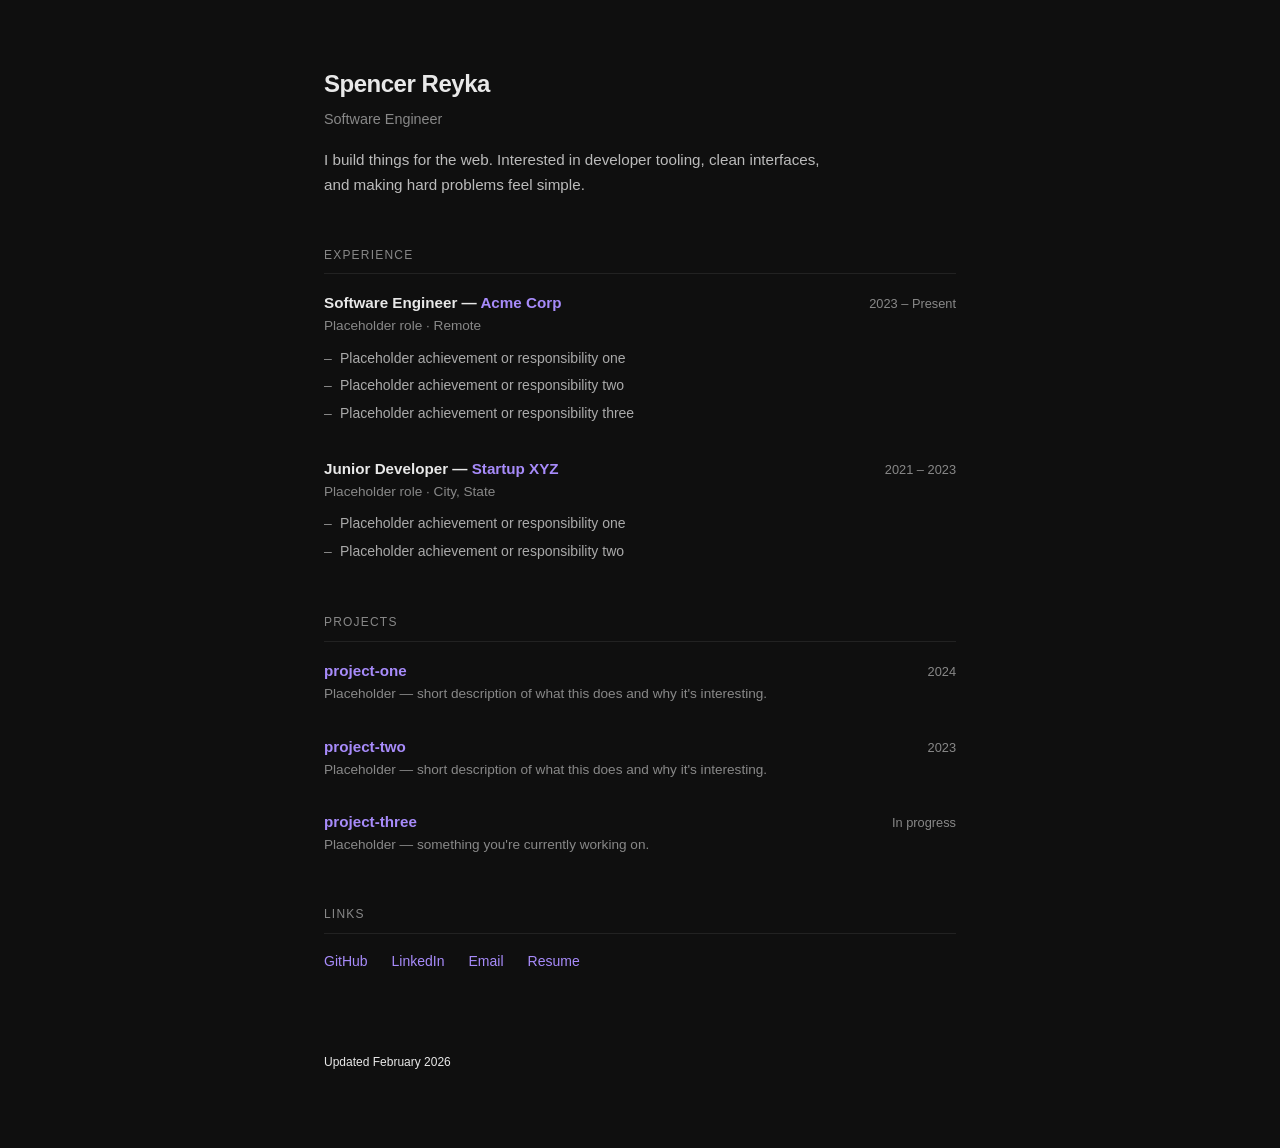
==== index.html @ 42101446 "Add resume PDF and fix GitHub links Co-Authored-By: Claude Sonnet 4.6 <noreply@anthropic.com>" ====
<!DOCTYPE html>
<html lang="en">
<head>
  <meta charset="UTF-8" />
  <meta name="viewport" content="width=device-width, initial-scale=1.0" />
  <meta name="description" content="Spencer Reyka — personal site" />
  <title>Spencer Reyka</title>
  <link rel="stylesheet" href="style.css" />
</head>
<body>

  <!-- Intro -->
  <section class="intro">
    <h1>Spencer Reyka</h1>
    <p class="title">Software Engineer</p>
    <p class="bio">
      I build things for the web. Interested in developer tooling, clean interfaces,
      and making hard problems feel simple.
    </p>
  </section>

  <!-- Experience -->
  <h2>Experience</h2>

  <div class="entry">
    <div class="entry-header">
      <span class="entry-title">Software Engineer — <a href="#">Acme Corp</a></span>
      <span class="entry-meta">2023 – Present</span>
    </div>
    <p class="entry-sub">Placeholder role · Remote</p>
    <ul>
      <li>Placeholder achievement or responsibility one</li>
      <li>Placeholder achievement or responsibility two</li>
      <li>Placeholder achievement or responsibility three</li>
    </ul>
  </div>

  <div class="entry">
    <div class="entry-header">
      <span class="entry-title">Junior Developer — <a href="#">Startup XYZ</a></span>
      <span class="entry-meta">2021 – 2023</span>
    </div>
    <p class="entry-sub">Placeholder role · City, State</p>
    <ul>
      <li>Placeholder achievement or responsibility one</li>
      <li>Placeholder achievement or responsibility two</li>
    </ul>
  </div>

  <!-- Projects -->
  <h2>Projects</h2>

  <div class="entry">
    <div class="entry-header">
      <span class="entry-title"><a href="https://github.com/SpencerReyka">project-one</a></span>
      <span class="entry-meta">2024</span>
    </div>
    <p class="entry-sub">Placeholder — short description of what this does and why it's interesting.</p>
  </div>

  <div class="entry">
    <div class="entry-header">
      <span class="entry-title"><a href="https://github.com/SpencerReyka">project-two</a></span>
      <span class="entry-meta">2023</span>
    </div>
    <p class="entry-sub">Placeholder — short description of what this does and why it's interesting.</p>
  </div>

  <div class="entry">
    <div class="entry-header">
      <span class="entry-title"><a href="https://github.com/SpencerReyka">project-three</a></span>
      <span class="entry-meta">In progress</span>
    </div>
    <p class="entry-sub">Placeholder — something you're currently working on.</p>
  </div>

  <!-- Links -->
  <h2>Links</h2>
  <div class="links">
    <a href="https://github.com/SpencerReyka" target="_blank" rel="noopener">GitHub</a>
    <a href="https://linkedin.com/in/spencerreyka" target="_blank" rel="noopener">LinkedIn</a>
    <a href="mailto:you@example.com">Email</a>
    <a href="Reyka-Resume.pdf" target="_blank" rel="noopener">Resume</a>
  </div>

  <footer>
    <p>Updated February 2026</p>
  </footer>

</body>
</html>
---- style.css ----
*, *::before, *::after {
  box-sizing: border-box;
  margin: 0;
  padding: 0;
}

:root {
  --bg: #0f0f0f;
  --fg: #e8e8e8;
  --muted: #888;
  --accent: #a78bfa;
  --border: #222;
  --max-width: 680px;
}

html {
  font-size: 16px;
  scroll-behavior: smooth;
}

body {
  background: var(--bg);
  color: var(--fg);
  font-family: -apple-system, BlinkMacSystemFont, "Segoe UI", Helvetica, Arial, sans-serif;
  line-height: 1.65;
  padding: 4rem 1.5rem;
  max-width: var(--max-width);
  margin: 0 auto;
}

/* Typography */
h1 {
  font-size: 1.5rem;
  font-weight: 600;
  letter-spacing: -0.02em;
  margin-bottom: 0.25rem;
}

h2 {
  font-size: 0.75rem;
  font-weight: 500;
  text-transform: uppercase;
  letter-spacing: 0.1em;
  color: var(--muted);
  margin-top: 3rem;
  margin-bottom: 1rem;
  padding-bottom: 0.5rem;
  border-bottom: 1px solid var(--border);
}

p {
  color: var(--fg);
  margin-bottom: 0.75rem;
}

a {
  color: var(--accent);
  text-decoration: none;
}

a:hover {
  text-decoration: underline;
}

/* Intro block */
.intro .title {
  color: var(--muted);
  font-size: 0.9rem;
  margin-bottom: 1rem;
}

.intro .bio {
  font-size: 0.95rem;
  color: #bbb;
  max-width: 520px;
}

/* Entry (job, project) */
.entry {
  margin-bottom: 1.75rem;
}

.entry-header {
  display: flex;
  justify-content: space-between;
  align-items: baseline;
  gap: 1rem;
  flex-wrap: wrap;
}

.entry-title {
  font-weight: 600;
  font-size: 0.95rem;
}

.entry-meta {
  font-size: 0.8rem;
  color: var(--muted);
  white-space: nowrap;
}

.entry-sub {
  font-size: 0.85rem;
  color: var(--muted);
  margin-bottom: 0.4rem;
}

.entry ul {
  list-style: none;
  padding: 0;
}

.entry ul li {
  font-size: 0.875rem;
  color: #aaa;
  padding: 0.15rem 0;
  padding-left: 1rem;
  position: relative;
}

.entry ul li::before {
  content: "–";
  position: absolute;
  left: 0;
  color: var(--muted);
}

/* Links section */
.links {
  display: flex;
  flex-wrap: wrap;
  gap: 0.5rem 1.5rem;
  margin-top: 0.5rem;
}

.links a {
  font-size: 0.875rem;
}

/* Footer */
footer {
  margin-top: 5rem;
  font-size: 0.75rem;
  color: var(--border);
}
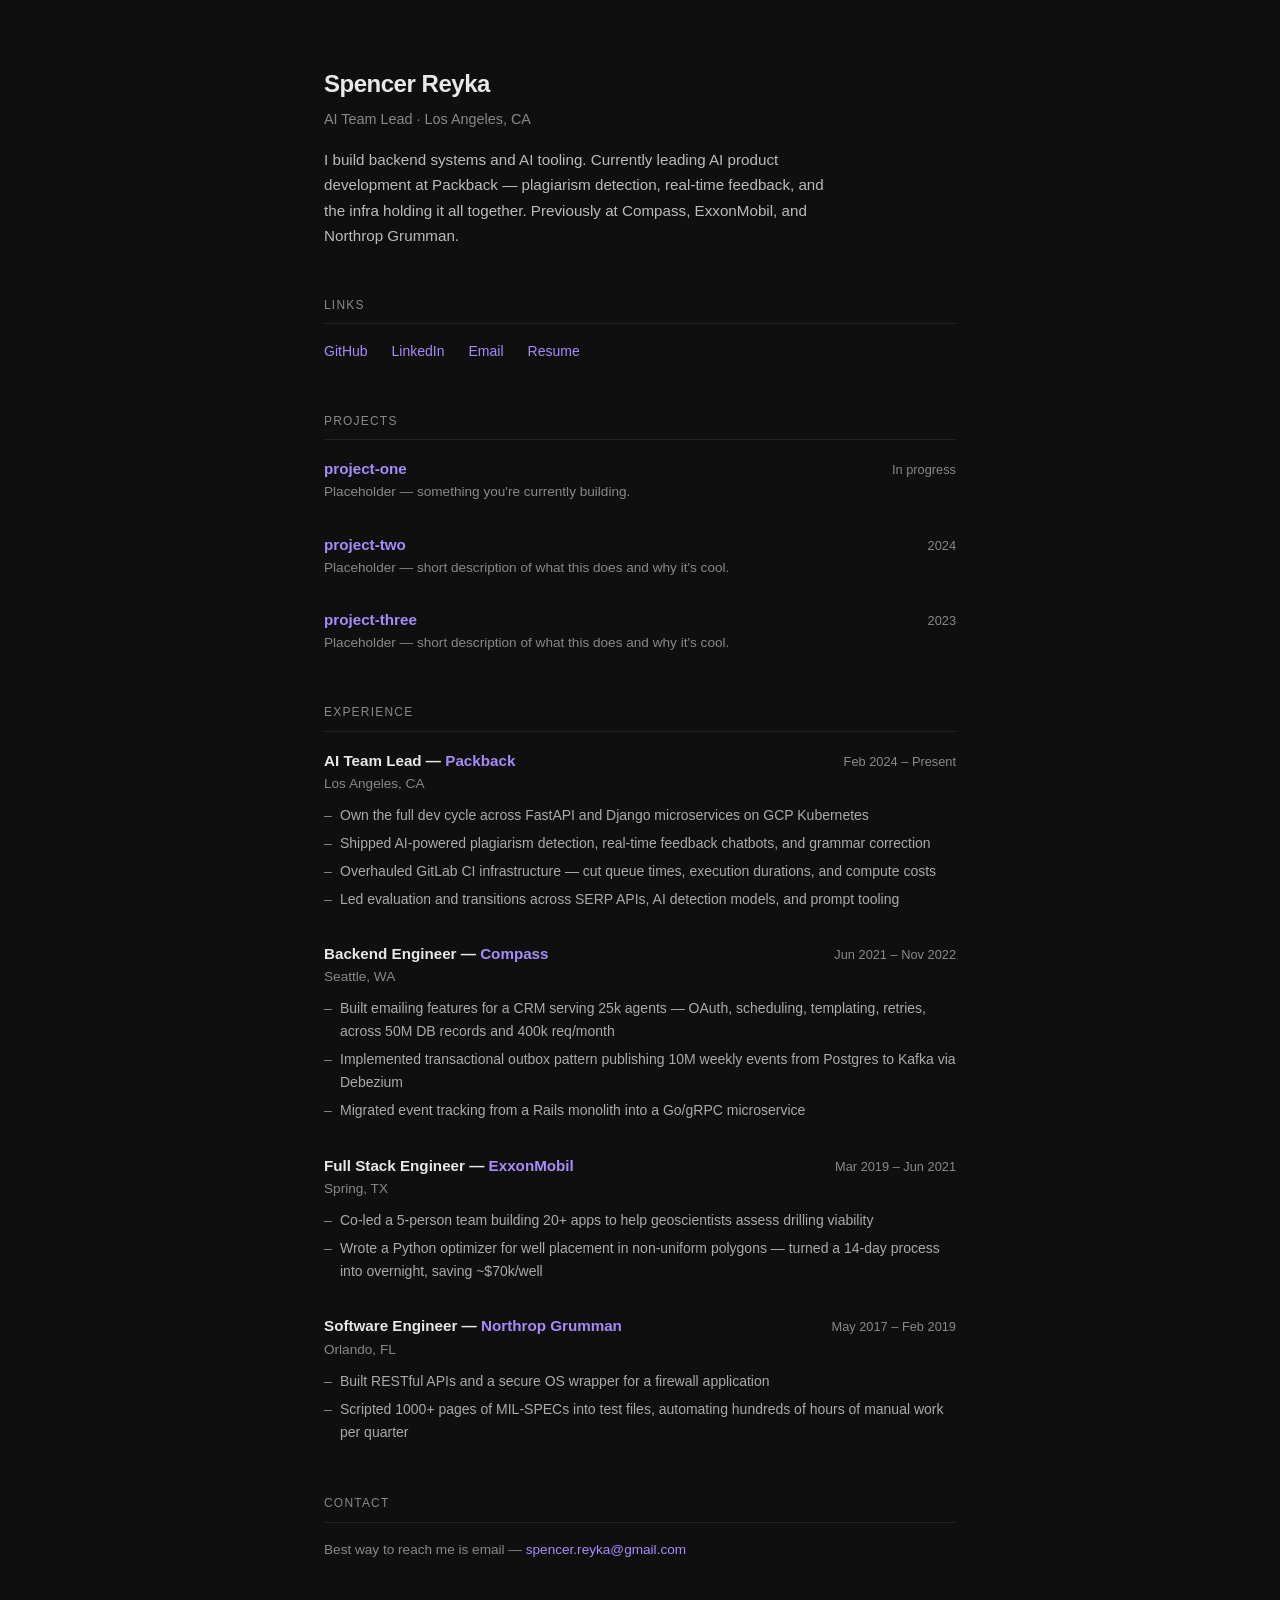
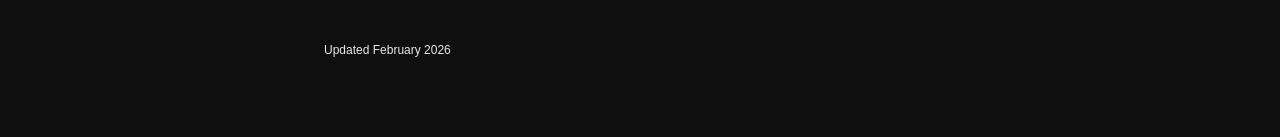
==== commit dda58b98: "Add real resume content and restructure layout About → Links → Projects → Experience → Contact  Co-A" ====
--- a/index.html
+++ b/index.html
@@ -3,7 +3,7 @@
 <head>
   <meta charset="UTF-8" />
   <meta name="viewport" content="width=device-width, initial-scale=1.0" />
-  <meta name="description" content="Spencer Reyka — personal site" />
+  <meta name="description" content="Spencer Reyka — AI Team Lead & Software Engineer" />
   <title>Spencer Reyka</title>
   <link rel="stylesheet" href="style.css" />
 </head>
@@ -12,39 +12,21 @@
   <!-- Intro -->
   <section class="intro">
     <h1>Spencer Reyka</h1>
-    <p class="title">Software Engineer</p>
+    <p class="title">AI Team Lead · Los Angeles, CA</p>
     <p class="bio">
-      I build things for the web. Interested in developer tooling, clean interfaces,
-      and making hard problems feel simple.
+      I build backend systems and AI tooling. Currently leading AI product development
+      at Packback — plagiarism detection, real-time feedback, and the infra holding it all together.
+      Previously at Compass, ExxonMobil, and Northrop Grumman.
     </p>
   </section>
 
-  <!-- Experience -->
-  <h2>Experience</h2>
-
-  <div class="entry">
-    <div class="entry-header">
-      <span class="entry-title">Software Engineer — <a href="#">Acme Corp</a></span>
-      <span class="entry-meta">2023 – Present</span>
-    </div>
-    <p class="entry-sub">Placeholder role · Remote</p>
-    <ul>
-      <li>Placeholder achievement or responsibility one</li>
-      <li>Placeholder achievement or responsibility two</li>
-      <li>Placeholder achievement or responsibility three</li>
-    </ul>
-  </div>
-
-  <div class="entry">
-    <div class="entry-header">
-      <span class="entry-title">Junior Developer — <a href="#">Startup XYZ</a></span>
-      <span class="entry-meta">2021 – 2023</span>
-    </div>
-    <p class="entry-sub">Placeholder role · City, State</p>
-    <ul>
-      <li>Placeholder achievement or responsibility one</li>
-      <li>Placeholder achievement or responsibility two</li>
-    </ul>
+  <!-- Links -->
+  <h2>Links</h2>
+  <div class="links">
+    <a href="https://github.com/SpencerReyka" target="_blank" rel="noopener">GitHub</a>
+    <a href="https://linkedin.com/in/spencerreyka" target="_blank" rel="noopener">LinkedIn</a>
+    <a href="mailto:spencer.reyka@gmail.com">Email</a>
+    <a href="Reyka-Resume.pdf" target="_blank" rel="noopener">Resume</a>
   </div>
 
   <!-- Projects -->
@@ -53,35 +35,84 @@
   <div class="entry">
     <div class="entry-header">
       <span class="entry-title"><a href="https://github.com/SpencerReyka">project-one</a></span>
-      <span class="entry-meta">2024</span>
+      <span class="entry-meta">In progress</span>
     </div>
-    <p class="entry-sub">Placeholder — short description of what this does and why it's interesting.</p>
+    <p class="entry-sub">Placeholder — something you're currently building.</p>
   </div>
 
   <div class="entry">
     <div class="entry-header">
       <span class="entry-title"><a href="https://github.com/SpencerReyka">project-two</a></span>
-      <span class="entry-meta">2023</span>
+      <span class="entry-meta">2024</span>
     </div>
-    <p class="entry-sub">Placeholder — short description of what this does and why it's interesting.</p>
+    <p class="entry-sub">Placeholder — short description of what this does and why it's cool.</p>
   </div>
 
   <div class="entry">
     <div class="entry-header">
       <span class="entry-title"><a href="https://github.com/SpencerReyka">project-three</a></span>
-      <span class="entry-meta">In progress</span>
+      <span class="entry-meta">2023</span>
     </div>
-    <p class="entry-sub">Placeholder — something you're currently working on.</p>
+    <p class="entry-sub">Placeholder — short description of what this does and why it's cool.</p>
   </div>
 
-  <!-- Links -->
-  <h2>Links</h2>
-  <div class="links">
-    <a href="https://github.com/SpencerReyka" target="_blank" rel="noopener">GitHub</a>
-    <a href="https://linkedin.com/in/spencerreyka" target="_blank" rel="noopener">LinkedIn</a>
-    <a href="mailto:you@example.com">Email</a>
-    <a href="Reyka-Resume.pdf" target="_blank" rel="noopener">Resume</a>
+  <!-- Experience -->
+  <h2>Experience</h2>
+
+  <div class="entry">
+    <div class="entry-header">
+      <span class="entry-title">AI Team Lead — <a href="https://packback.co" target="_blank" rel="noopener">Packback</a></span>
+      <span class="entry-meta">Feb 2024 – Present</span>
+    </div>
+    <p class="entry-sub">Los Angeles, CA</p>
+    <ul>
+      <li>Own the full dev cycle across FastAPI and Django microservices on GCP Kubernetes</li>
+      <li>Shipped AI-powered plagiarism detection, real-time feedback chatbots, and grammar correction</li>
+      <li>Overhauled GitLab CI infrastructure — cut queue times, execution durations, and compute costs</li>
+      <li>Led evaluation and transitions across SERP APIs, AI detection models, and prompt tooling</li>
+    </ul>
   </div>
+
+  <div class="entry">
+    <div class="entry-header">
+      <span class="entry-title">Backend Engineer — <a href="https://compass.com" target="_blank" rel="noopener">Compass</a></span>
+      <span class="entry-meta">Jun 2021 – Nov 2022</span>
+    </div>
+    <p class="entry-sub">Seattle, WA</p>
+    <ul>
+      <li>Built emailing features for a CRM serving 25k agents — OAuth, scheduling, templating, retries, across 50M DB records and 400k req/month</li>
+      <li>Implemented transactional outbox pattern publishing 10M weekly events from Postgres to Kafka via Debezium</li>
+      <li>Migrated event tracking from a Rails monolith into a Go/gRPC microservice</li>
+    </ul>
+  </div>
+
+  <div class="entry">
+    <div class="entry-header">
+      <span class="entry-title">Full Stack Engineer — <a href="https://exxonmobil.com" target="_blank" rel="noopener">ExxonMobil</a></span>
+      <span class="entry-meta">Mar 2019 – Jun 2021</span>
+    </div>
+    <p class="entry-sub">Spring, TX</p>
+    <ul>
+      <li>Co-led a 5-person team building 20+ apps to help geoscientists assess drilling viability</li>
+      <li>Wrote a Python optimizer for well placement in non-uniform polygons — turned a 14-day process into overnight, saving ~$70k/well</li>
+    </ul>
+  </div>
+
+  <div class="entry">
+    <div class="entry-header">
+      <span class="entry-title">Software Engineer — <a href="https://northropgrumman.com" target="_blank" rel="noopener">Northrop Grumman</a></span>
+      <span class="entry-meta">May 2017 – Feb 2019</span>
+    </div>
+    <p class="entry-sub">Orlando, FL</p>
+    <ul>
+      <li>Built RESTful APIs and a secure OS wrapper for a firewall application</li>
+      <li>Scripted 1000+ pages of MIL-SPECs into test files, automating hundreds of hours of manual work per quarter</li>
+    </ul>
+  </div>
+
+  <!-- Contact -->
+  <h2>Contact</h2>
+  <p class="entry-sub">Best way to reach me is email — <a href="mailto:spencer.reyka@gmail.com">spencer.reyka@gmail.com</a></p>
 
   <footer>
     <p>Updated February 2026</p>
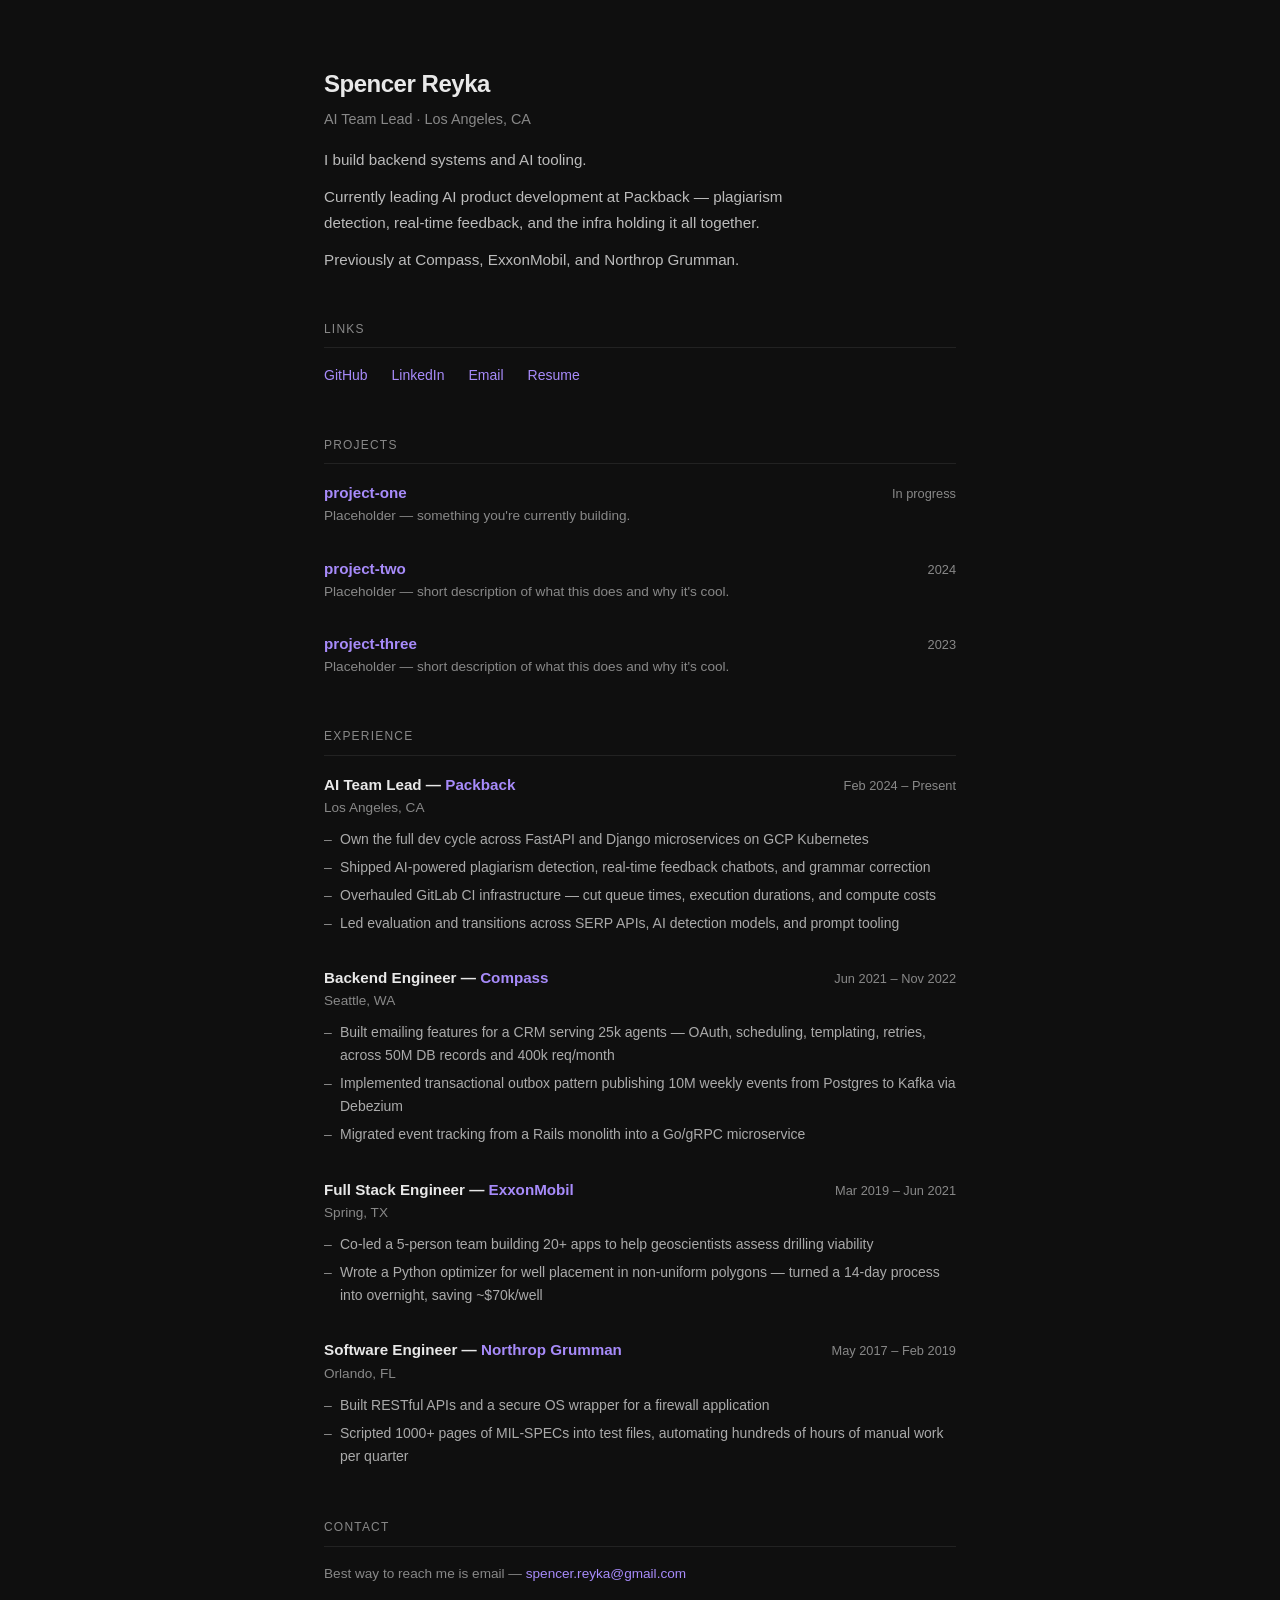
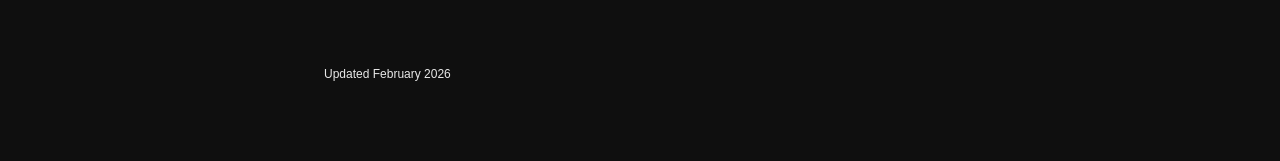
==== commit 92043e21: "Split bio into separate lines" ====
--- a/index.html
+++ b/index.html
@@ -13,11 +13,9 @@
   <section class="intro">
     <h1>Spencer Reyka</h1>
     <p class="title">AI Team Lead · Los Angeles, CA</p>
-    <p class="bio">
-      I build backend systems and AI tooling. Currently leading AI product development
-      at Packback — plagiarism detection, real-time feedback, and the infra holding it all together.
-      Previously at Compass, ExxonMobil, and Northrop Grumman.
-    </p>
+    <p class="bio">I build backend systems and AI tooling.</p>
+    <p class="bio">Currently leading AI product development at Packback — plagiarism detection, real-time feedback, and the infra holding it all together.</p>
+    <p class="bio">Previously at Compass, ExxonMobil, and Northrop Grumman.</p>
   </section>
 
   <!-- Links -->
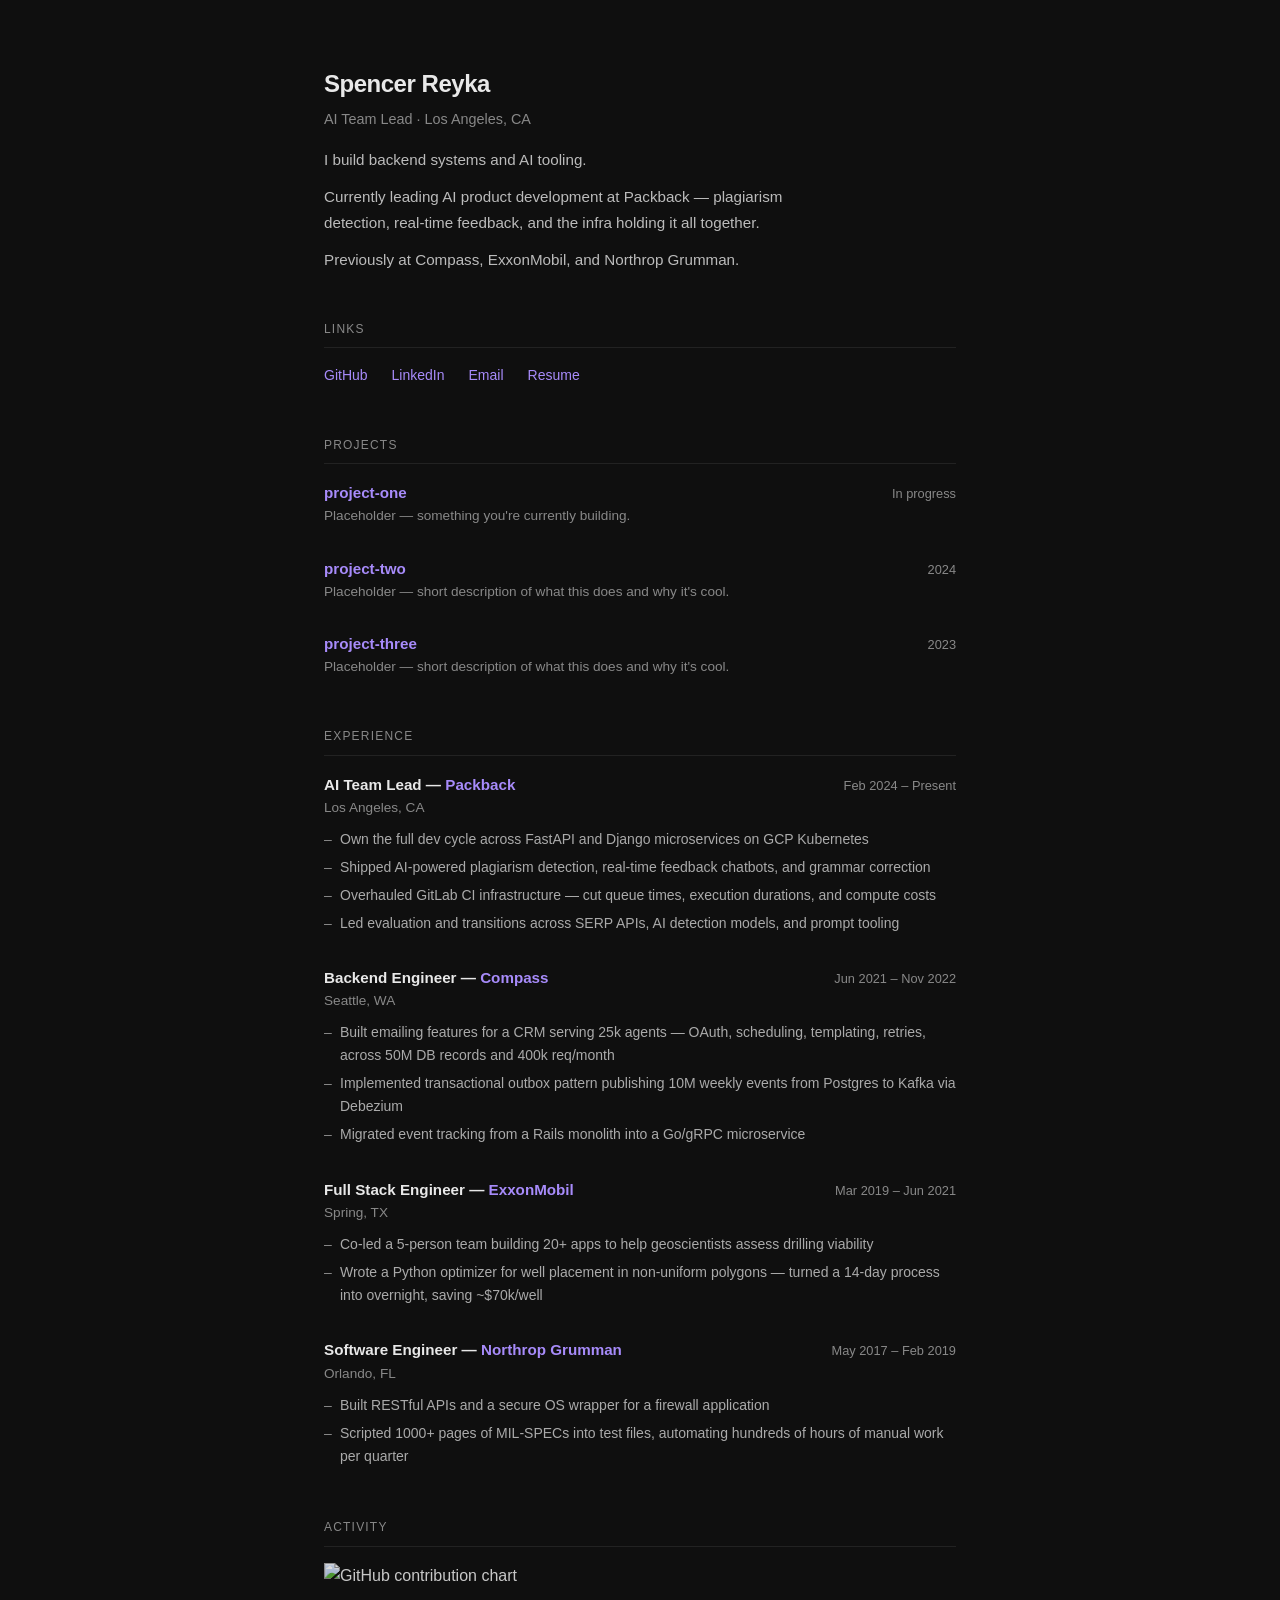
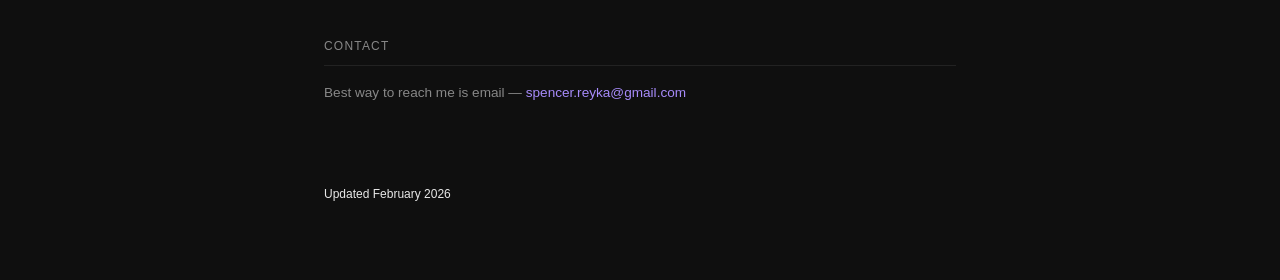
==== commit 4c6bfee0: "Add GitHub contribution heatmap" ====
--- a/index.html
+++ b/index.html
@@ -108,6 +108,14 @@
     </ul>
   </div>
 
+  <!-- GitHub Activity -->
+  <h2>Activity</h2>
+  <img
+    src="https://ghchart.rshah.org/a78bfa/SpencerReyka"
+    alt="GitHub contribution chart"
+    style="width:100%;max-width:100%;filter:opacity(0.85);"
+  />
+
   <!-- Contact -->
   <h2>Contact</h2>
   <p class="entry-sub">Best way to reach me is email — <a href="mailto:spencer.reyka@gmail.com">spencer.reyka@gmail.com</a></p>
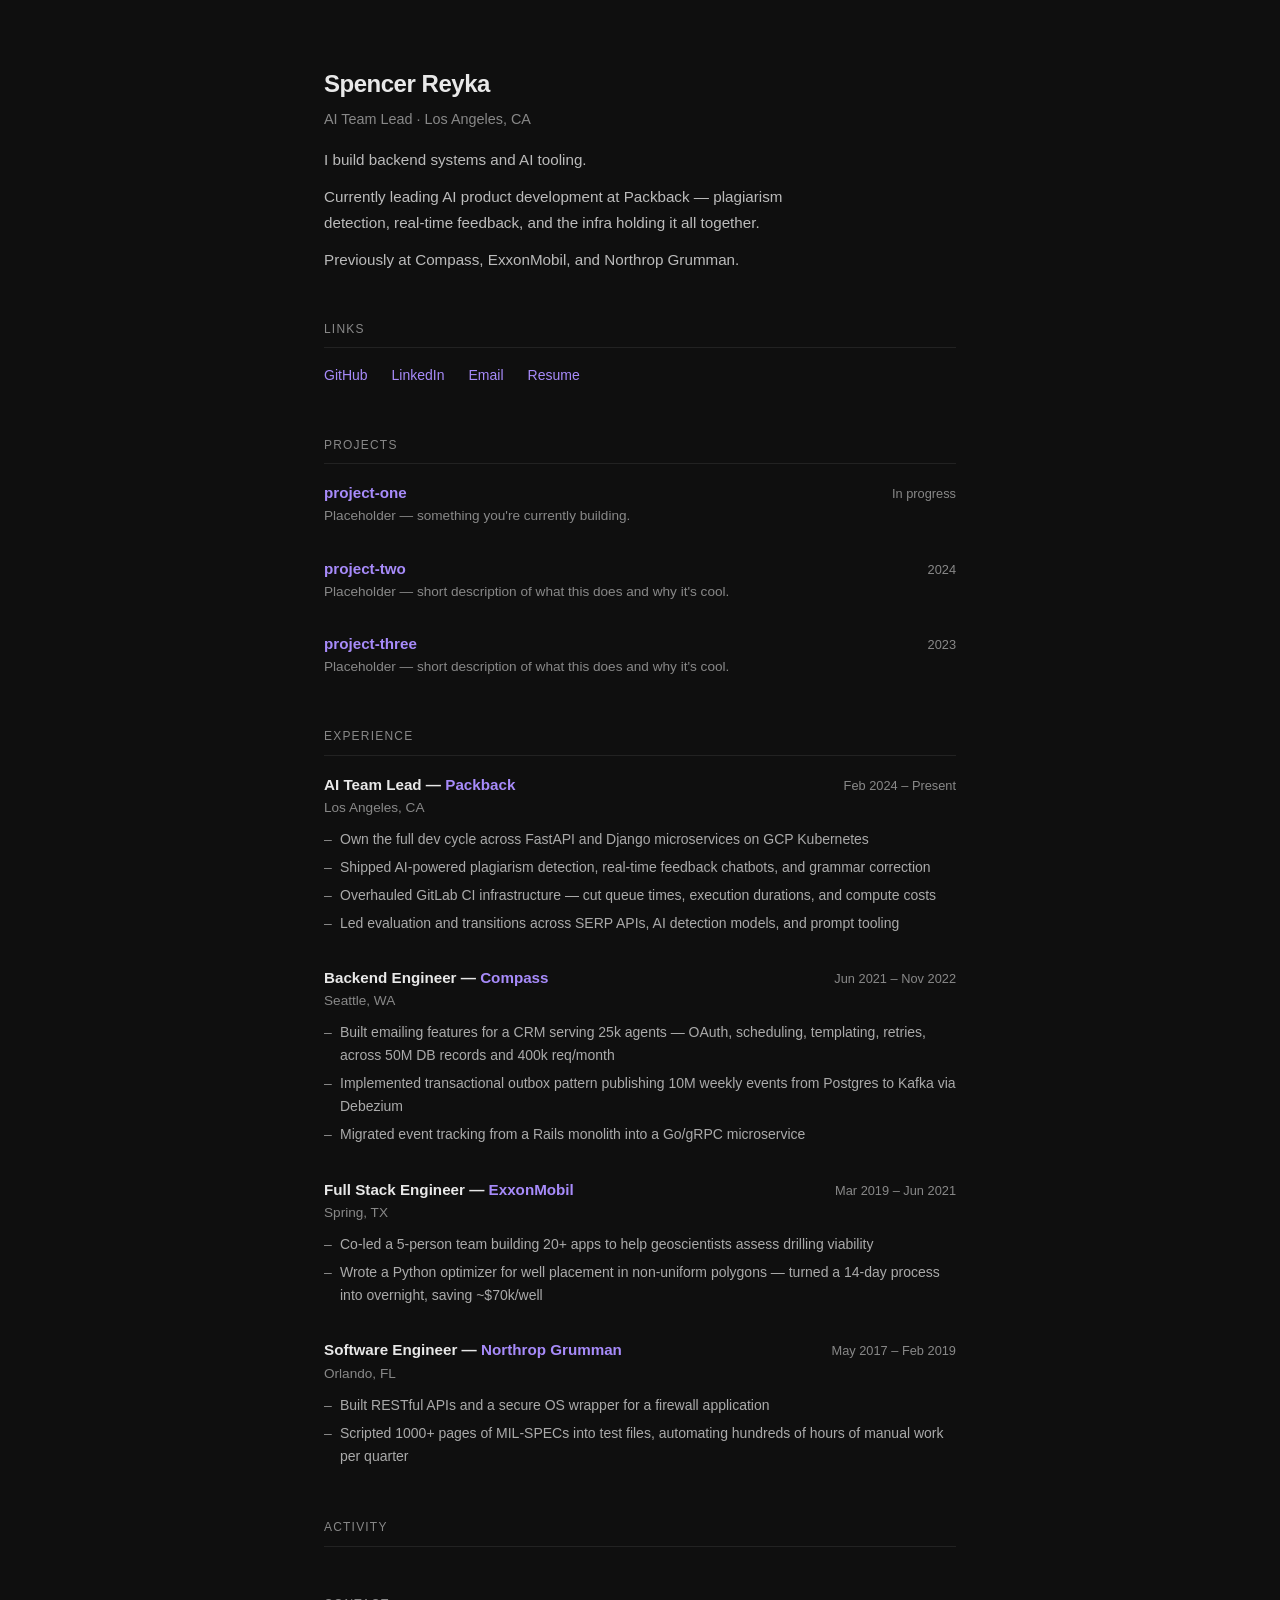
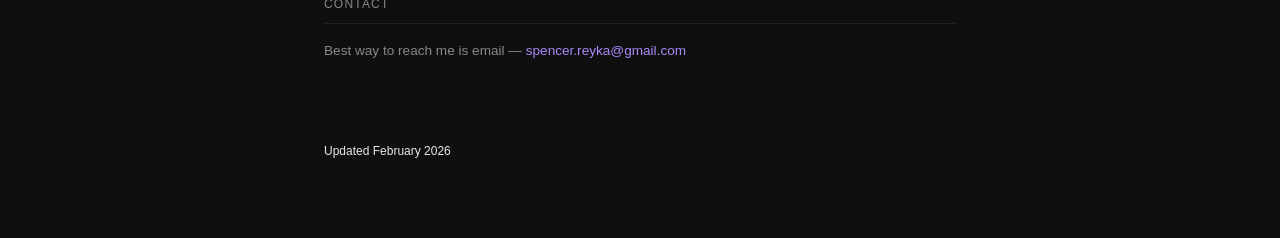
==== commit 9f7dd638: "Inline SVG heatmap via fetch for full CSS control" ====
--- a/index.html
+++ b/index.html
@@ -110,11 +110,12 @@
 
   <!-- GitHub Activity -->
   <h2>Activity</h2>
-  <img
-    src="https://ghchart.rshah.org/a78bfa/SpencerReyka"
-    alt="GitHub contribution chart"
-    style="width:100%;max-width:100%;filter:opacity(0.85);"
-  />
+  <div id="gh-chart"></div>
+  <script>
+    fetch('https://ghchart.rshah.org/a78bfa/SpencerReyka')
+      .then(r => r.text())
+      .then(svg => { document.getElementById('gh-chart').innerHTML = svg; });
+  </script>
 
   <!-- Contact -->
   <h2>Contact</h2>
--- a/style.css
+++ b/style.css
@@ -137,6 +137,19 @@
   font-size: 0.875rem;
 }
 
+/* GitHub chart */
+#gh-chart svg {
+  width: 100%;
+  height: auto;
+  opacity: 0.85;
+}
+
+#gh-chart rect[fill="#ebedf0"] { fill: #1a1a1a; }
+#gh-chart rect[fill="#9be9a8"],
+#gh-chart rect[fill="#40c463"],
+#gh-chart rect[fill="#30a14e"],
+#gh-chart rect[fill="#216e39"] { opacity: 0.9; }
+
 /* Footer */
 footer {
   margin-top: 5rem;
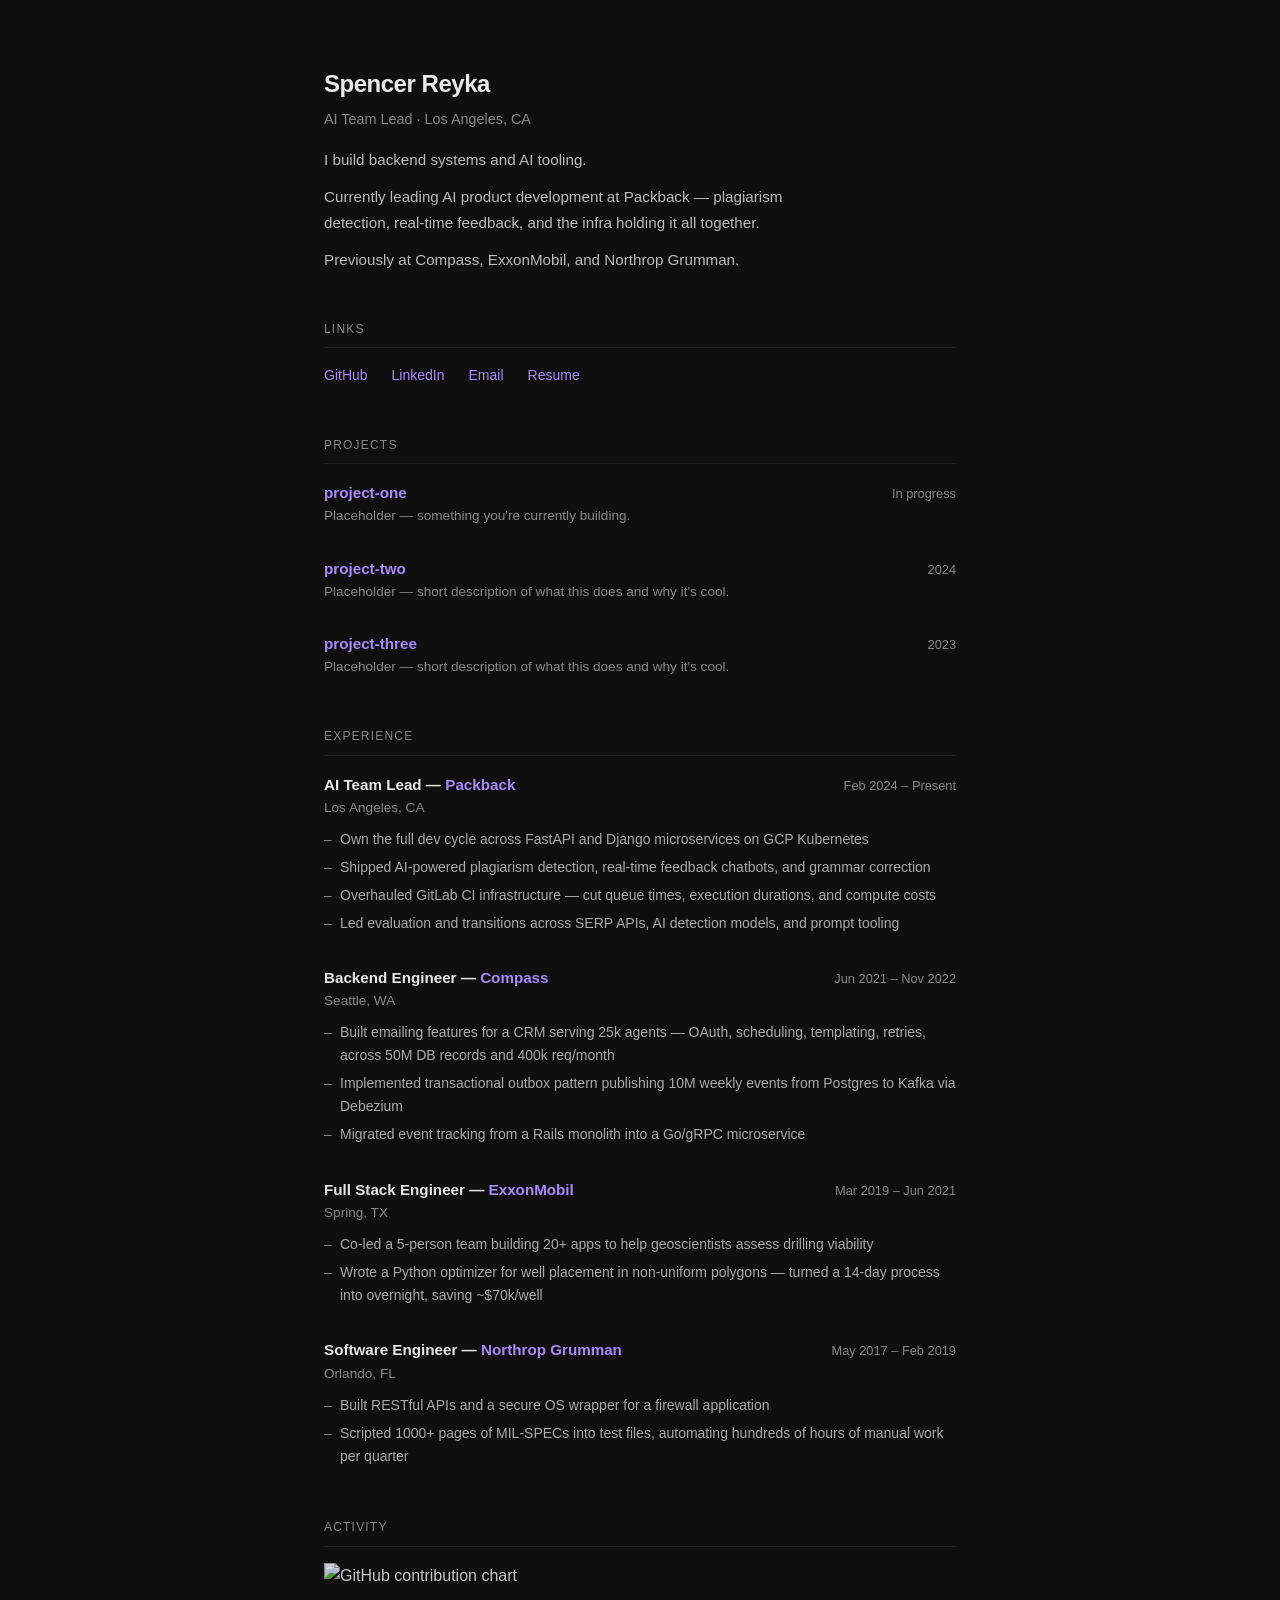
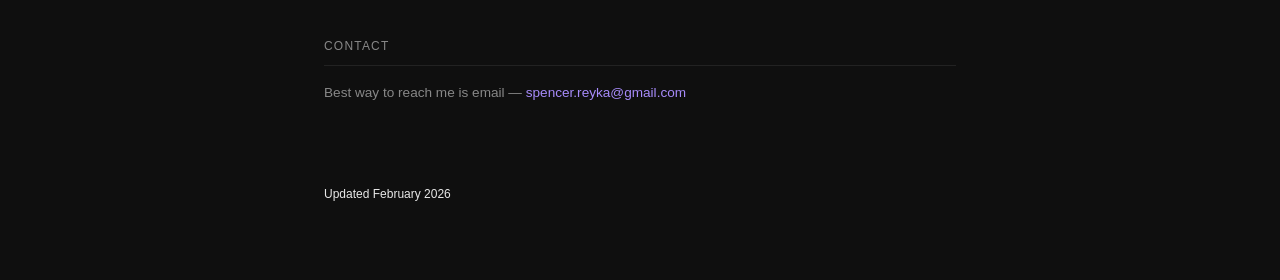
==== commit 076cd5e3: "Revert heatmap to img tag (CORS fix)" ====
--- a/index.html
+++ b/index.html
@@ -110,12 +110,11 @@
 
   <!-- GitHub Activity -->
   <h2>Activity</h2>
-  <div id="gh-chart"></div>
-  <script>
-    fetch('https://ghchart.rshah.org/a78bfa/SpencerReyka')
-      .then(r => r.text())
-      .then(svg => { document.getElementById('gh-chart').innerHTML = svg; });
-  </script>
+  <img
+    src="https://ghchart.rshah.org/a78bfa/SpencerReyka"
+    alt="GitHub contribution chart"
+    id="gh-chart"
+  />
 
   <!-- Contact -->
   <h2>Contact</h2>
--- a/style.css
+++ b/style.css
@@ -138,17 +138,11 @@
 }
 
 /* GitHub chart */
-#gh-chart svg {
+#gh-chart {
   width: 100%;
   height: auto;
   opacity: 0.85;
 }
-
-#gh-chart rect[fill="#ebedf0"] { fill: #1a1a1a; }
-#gh-chart rect[fill="#9be9a8"],
-#gh-chart rect[fill="#40c463"],
-#gh-chart rect[fill="#30a14e"],
-#gh-chart rect[fill="#216e39"] { opacity: 0.9; }
 
 /* Footer */
 footer {
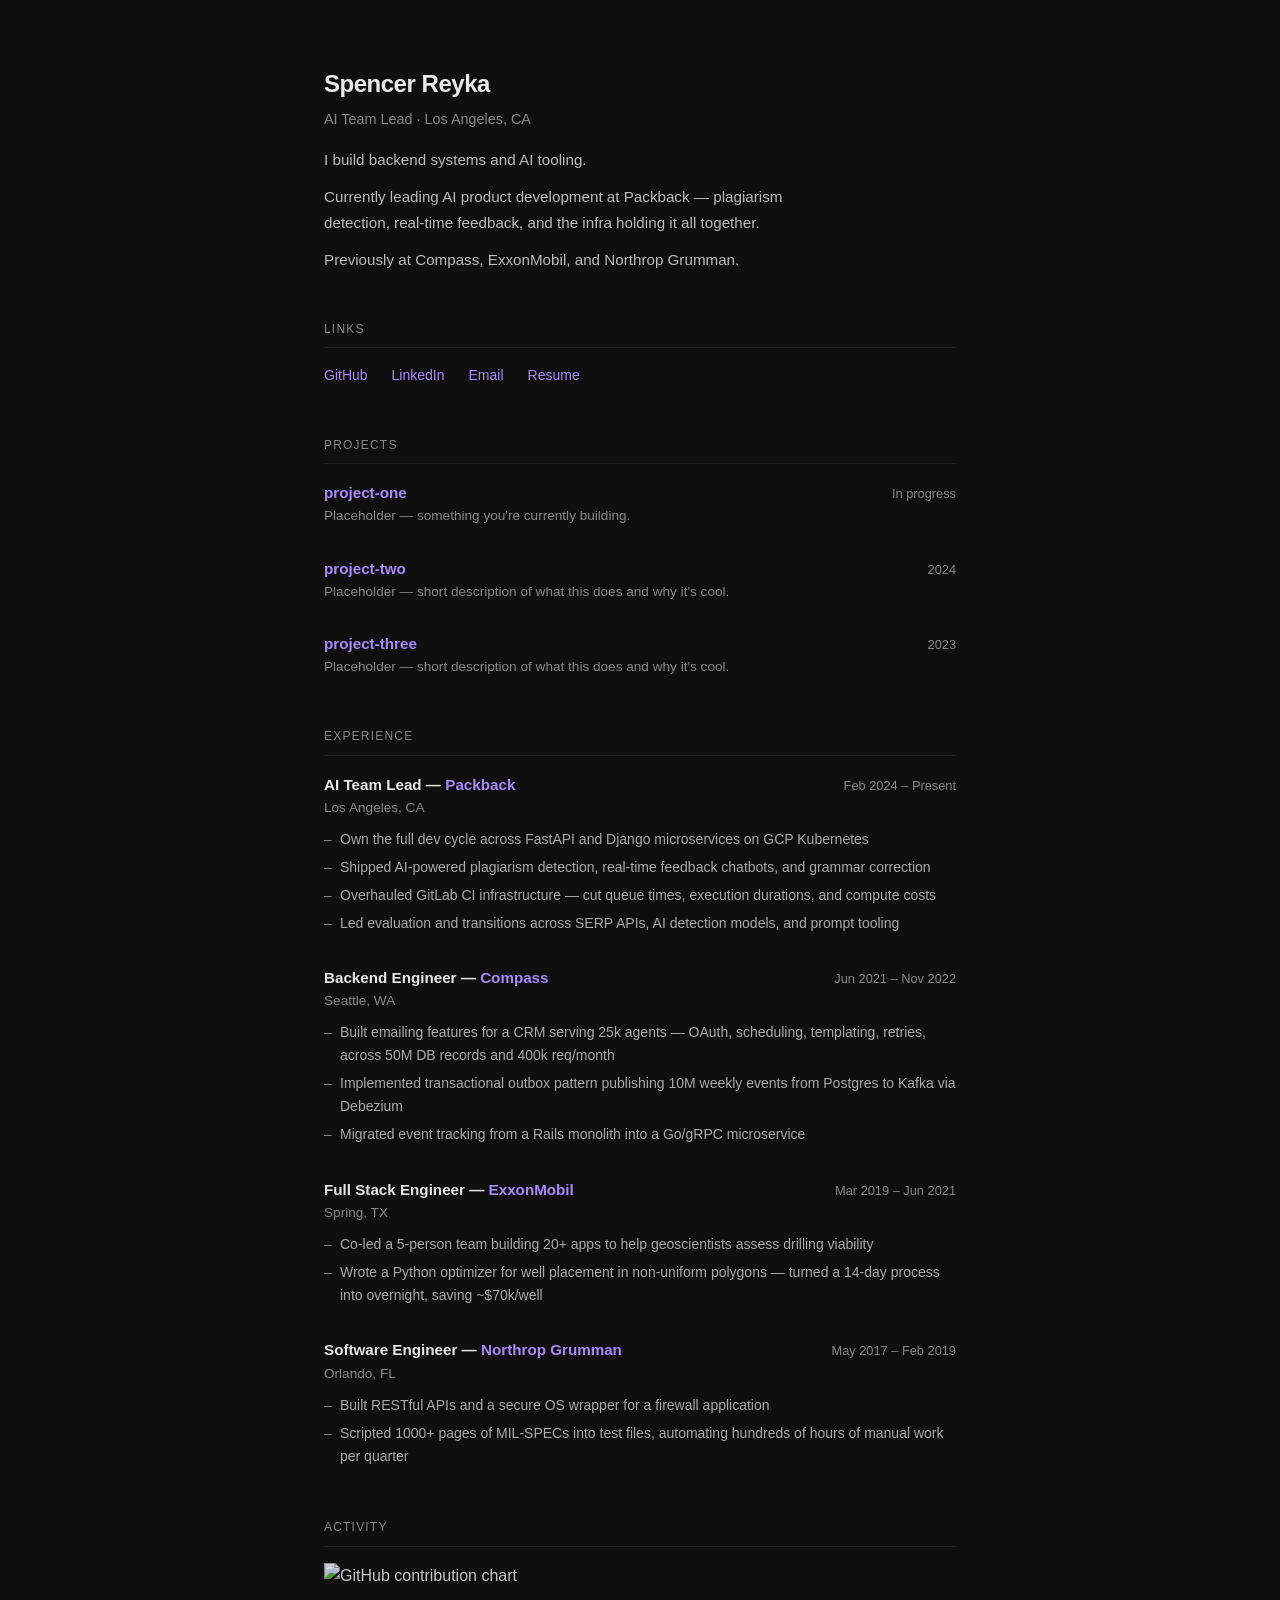
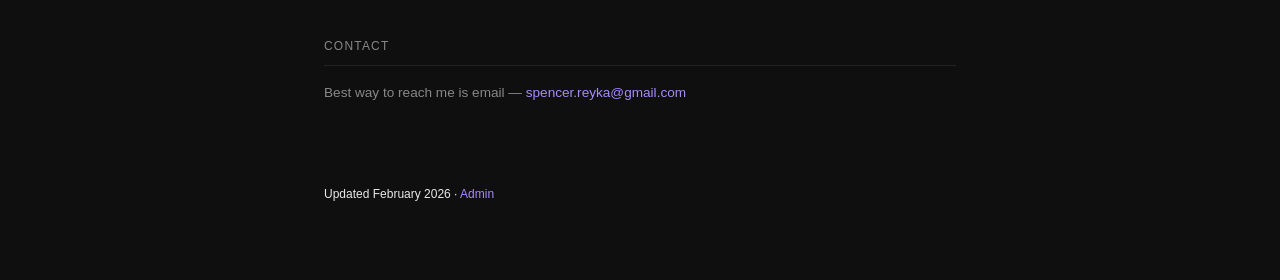
==== commit 2258b1db: "Link public site to protected personal admin hub" ====
--- a/index.html
+++ b/index.html
@@ -121,7 +121,7 @@
   <p class="entry-sub">Best way to reach me is email — <a href="mailto:spencer.reyka@gmail.com">spencer.reyka@gmail.com</a></p>
 
   <footer>
-    <p>Updated February 2026</p>
+    <p>Updated February 2026 · <a href="https://admin.spencerreyka.com">Admin</a></p>
   </footer>
 
 </body>
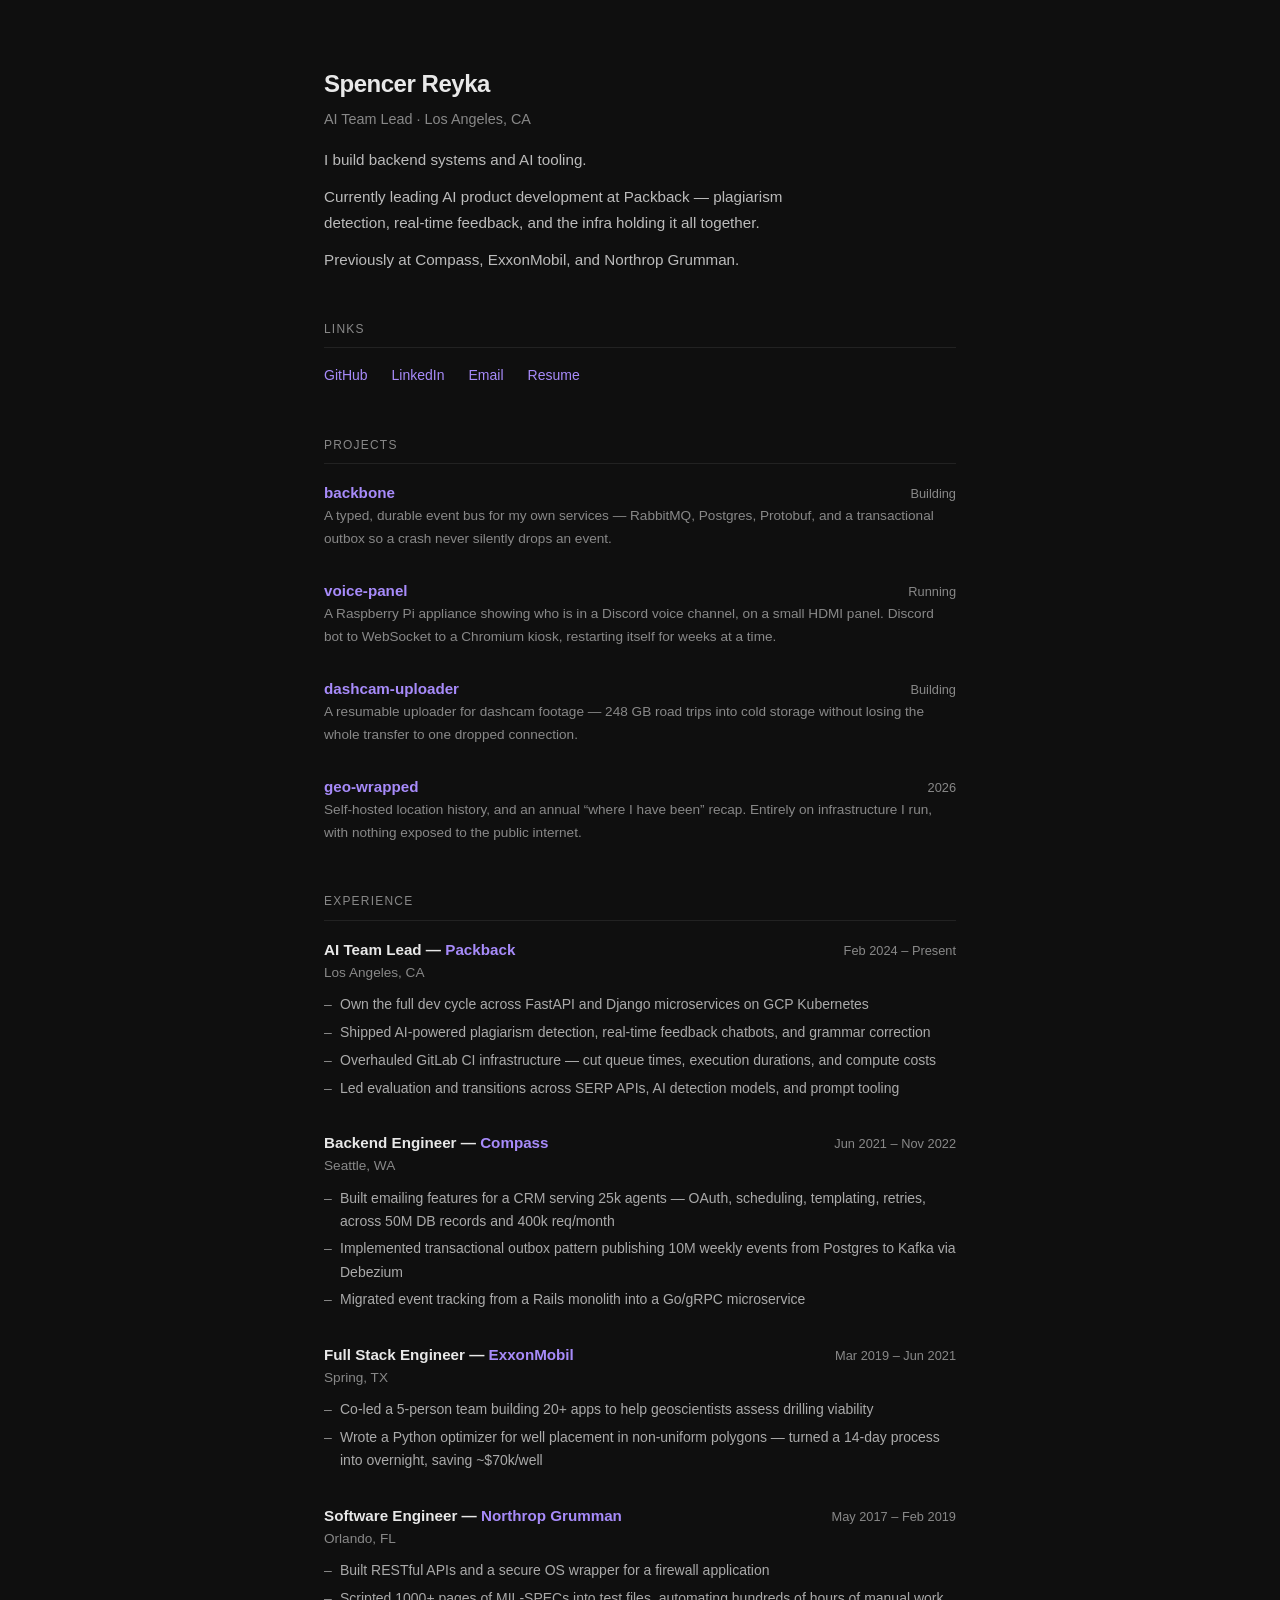
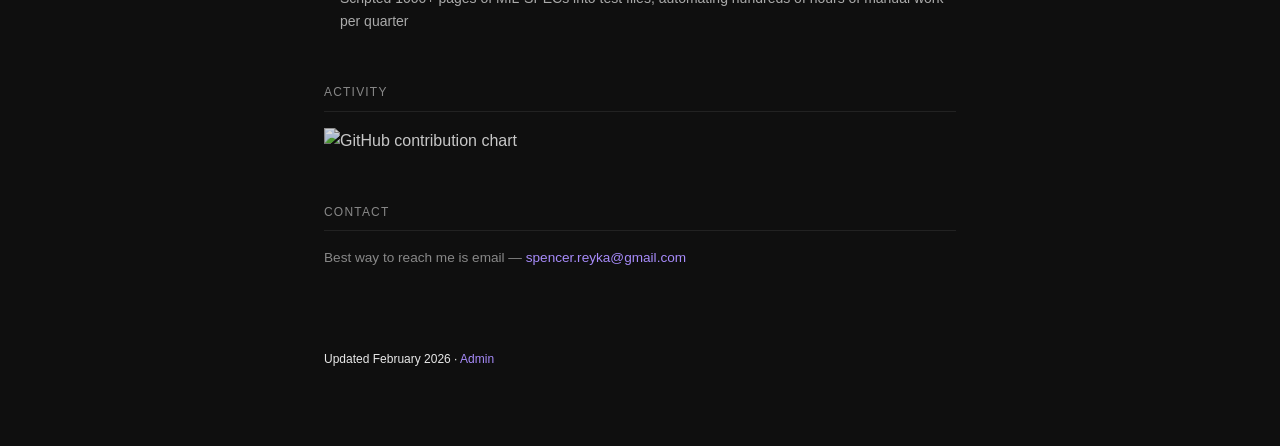
==== commit 66ed6d40: "Replace project placeholders with real projects" ====
--- a/index.html
+++ b/index.html
@@ -32,26 +32,34 @@
 
   <div class="entry">
     <div class="entry-header">
-      <span class="entry-title"><a href="https://github.com/SpencerReyka">project-one</a></span>
-      <span class="entry-meta">In progress</span>
+      <span class="entry-title"><a href="https://github.com/SpencerReyka/backbone">backbone</a></span>
+      <span class="entry-meta">Building</span>
     </div>
-    <p class="entry-sub">Placeholder — something you're currently building.</p>
+    <p class="entry-sub">A typed, durable event bus for my own services — RabbitMQ, Postgres, Protobuf, and a transactional outbox so a crash never silently drops an event.</p>
   </div>
 
   <div class="entry">
     <div class="entry-header">
-      <span class="entry-title"><a href="https://github.com/SpencerReyka">project-two</a></span>
-      <span class="entry-meta">2024</span>
+      <span class="entry-title"><a href="https://github.com/SpencerReyka/voice-panel">voice-panel</a></span>
+      <span class="entry-meta">Running</span>
     </div>
-    <p class="entry-sub">Placeholder — short description of what this does and why it's cool.</p>
+    <p class="entry-sub">A Raspberry Pi appliance showing who is in a Discord voice channel, on a small HDMI panel. Discord bot to WebSocket to a Chromium kiosk, restarting itself for weeks at a time.</p>
   </div>
 
   <div class="entry">
     <div class="entry-header">
-      <span class="entry-title"><a href="https://github.com/SpencerReyka">project-three</a></span>
-      <span class="entry-meta">2023</span>
+      <span class="entry-title"><a href="https://github.com/SpencerReyka/dashcam-uploader">dashcam-uploader</a></span>
+      <span class="entry-meta">Building</span>
     </div>
-    <p class="entry-sub">Placeholder — short description of what this does and why it's cool.</p>
+    <p class="entry-sub">A resumable uploader for dashcam footage — 248 GB road trips into cold storage without losing the whole transfer to one dropped connection.</p>
+  </div>
+
+  <div class="entry">
+    <div class="entry-header">
+      <span class="entry-title"><a href="https://github.com/SpencerReyka/geo-wrapped">geo-wrapped</a></span>
+      <span class="entry-meta">2026</span>
+    </div>
+    <p class="entry-sub">Self-hosted location history, and an annual &ldquo;where I have been&rdquo; recap. Entirely on infrastructure I run, with nothing exposed to the public internet.</p>
   </div>
 
   <!-- Experience -->
